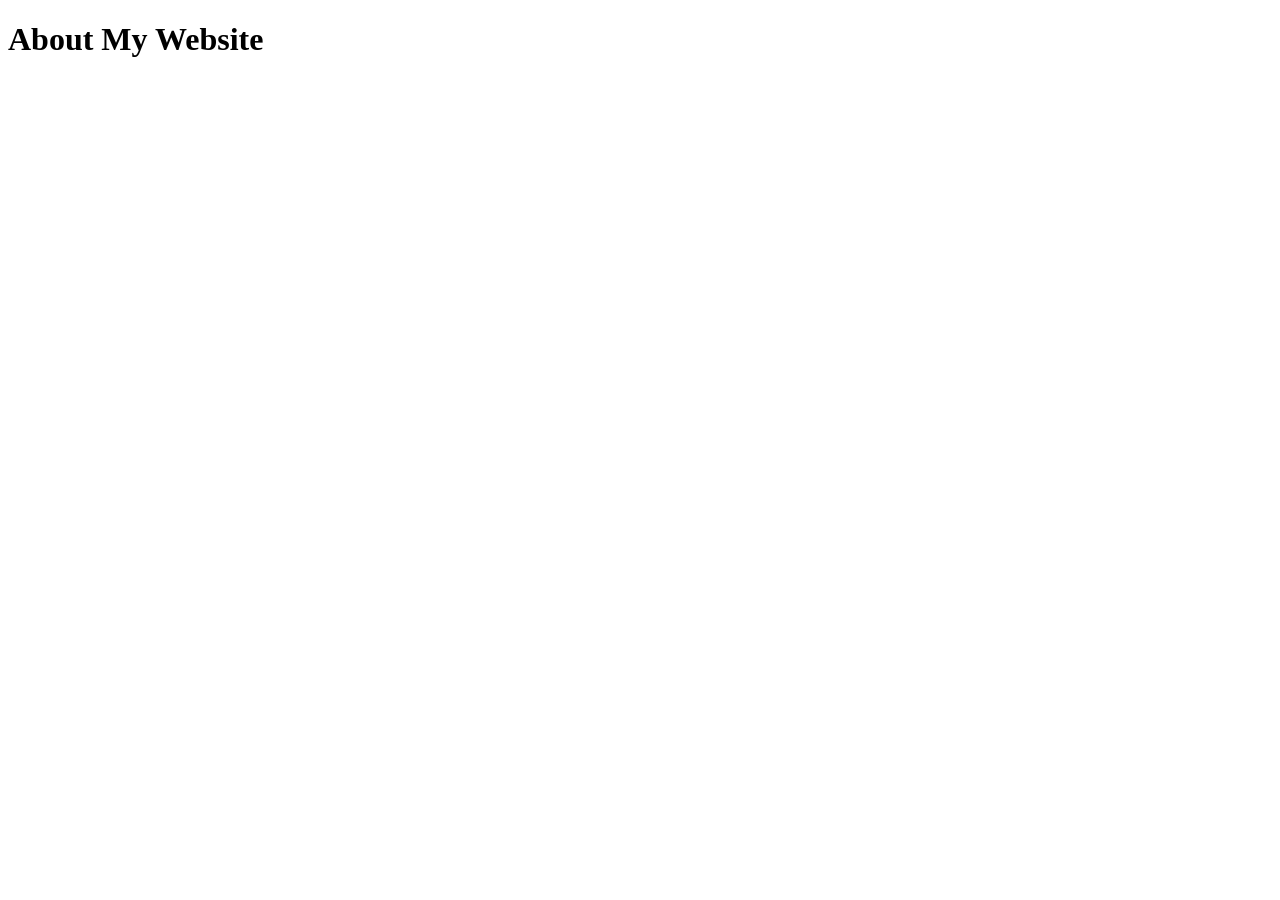
==== pages/about.html @ aef85b63 "project files setup" ====
<!DOCTYPE html>
<html lang="en">
<head>
    <meta charset="UTF-8">
    <meta name="viewport" content="width=device-width, initial-scale=1.0">
    <title>About My Website</title>
    <link rel="stylesheet" href="./styles.css">
    <script src="./app.js" defer></script>
</head>
<body>
    <h1>About My Website</h1>
    
</body>
</html>
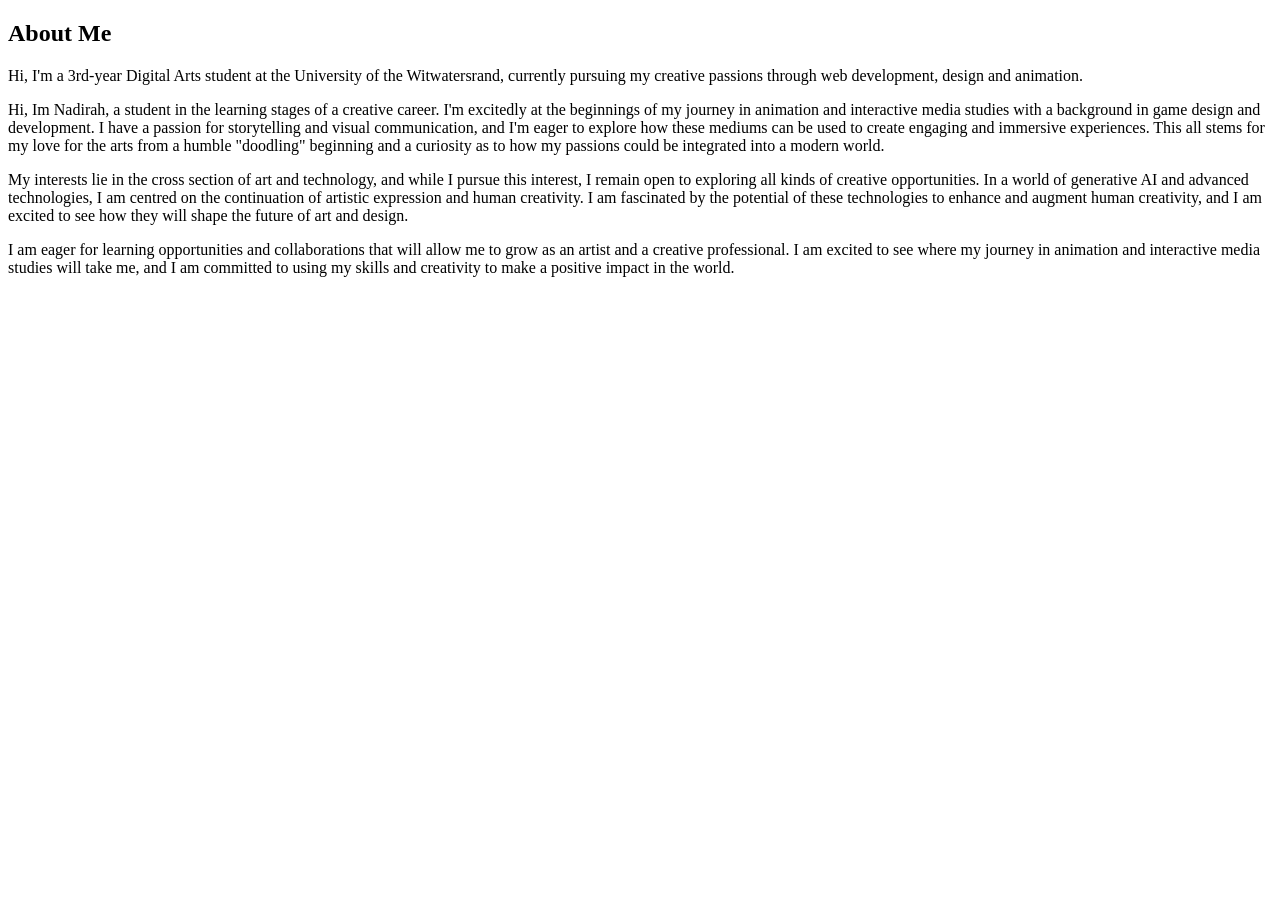
==== commit 0353f9f3: "about.html begin" ====
--- a/pages/about.html
+++ b/pages/about.html
@@ -4,11 +4,37 @@
     <meta charset="UTF-8">
     <meta name="viewport" content="width=device-width, initial-scale=1.0">
     <title>About My Website</title>
-    <link rel="stylesheet" href="./styles.css">
-    <script src="./app.js" defer></script>
+    <link rel="stylesheet" href="../css/style.css">
+    <script src="../app.js" defer></script>
+    
 </head>
 <body>
-    <h1>About My Website</h1>
+    <!--HEADER-->
+    <section class="header">
+        <div class="container">
+            <h1 class="about-title">About Me</h1>
+            <p class="about-description">
+                Hi, I'm a 3rd-year Digital Arts student at the University of the Witwatersrand, currently pursuing my creative passions through web development, design and animation.
+            </p>
+        </div>
+    </section>
+
+    <!--BIO-->
+    <section class="about-bio">
+        <div class="container-sm">
+            <p>
+             Hi, Im Nadirah, a student in the learning stages of a creative career. I'm excitedly at the beginnings of my journey in animation and interactive media studies with a background in game design and development. I have a passion for storytelling and visual communication, and I'm eager to explore how these mediums can be used to create engaging and immersive experiences. This all stems for my love for the arts from a humble "doodling" beginning and a curiosity as to how my passions could be integrated into a modern world.
+            </p>
+ 
+            <p>
+              My interests lie in the cross section of art and technology, and while I pursue this interest, I remain open to exploring all kinds of creative opportunities. In a world of generative AI and advanced technologies, I am centred on the continuation of artistic expression and human creativity. I am fascinated by the potential of these technologies to enhance and augment human creativity, and I am excited to see how they will shape the future of art and design.
+            </p>
+ 
+            <p>
+             I am eager for learning opportunities and collaborations that will allow me to grow as an artist and a creative professional. I am excited to see where my journey in animation and interactive media studies will take me, and I am committed to using my skills and creativity to make a positive impact in the world.
+            </p>
+
+
     
 </body>
 </html>
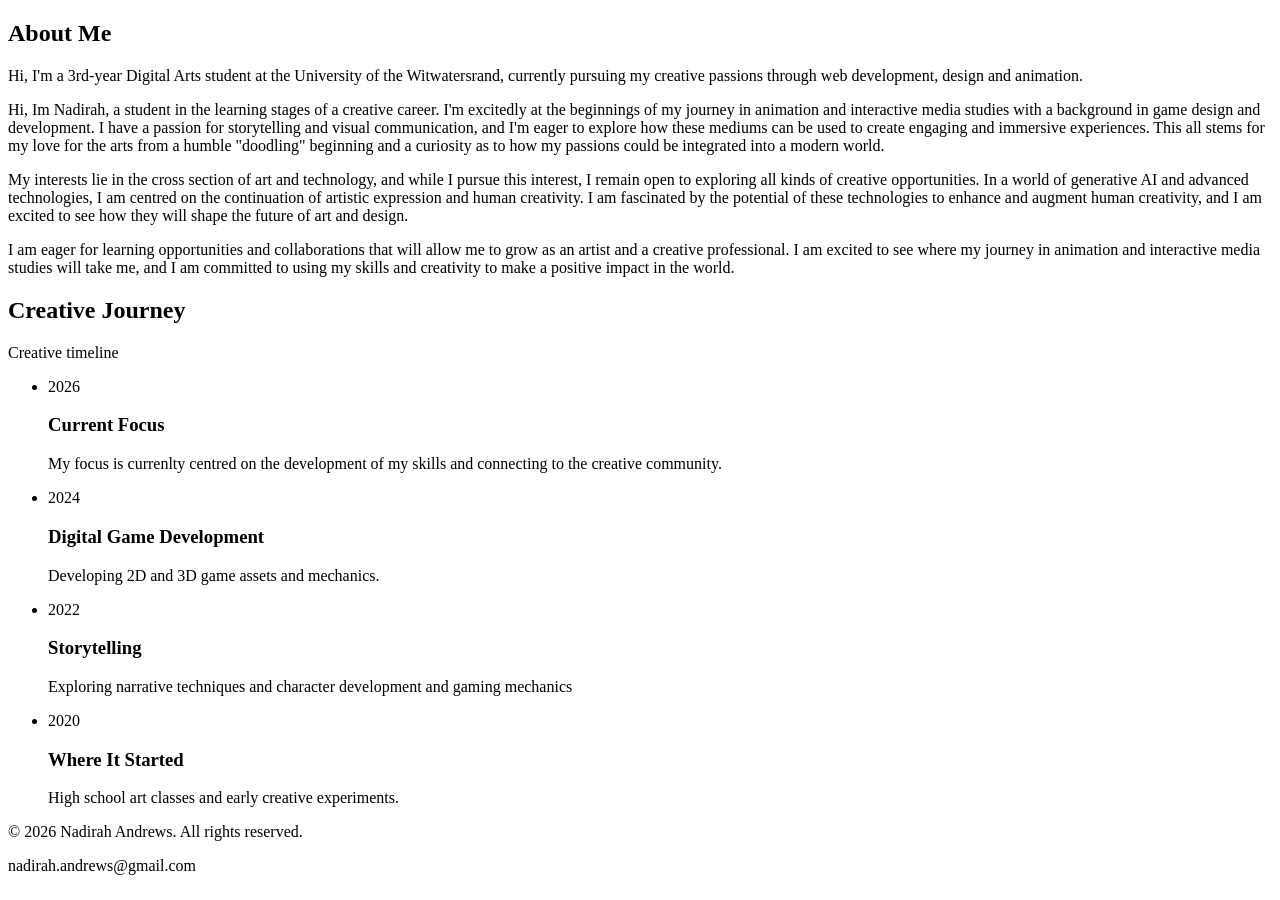
==== commit db21d52e: "about.html completed creative timeline content filled" ====
--- a/pages/about.html
+++ b/pages/about.html
@@ -31,10 +31,53 @@
             </p>
  
             <p>
-             I am eager for learning opportunities and collaborations that will allow me to grow as an artist and a creative professional. I am excited to see where my journey in animation and interactive media studies will take me, and I am committed to using my skills and creativity to make a positive impact in the world.
+             I am eager for learning opportunities and collaborations that will allow me to grow as an artist and a creative professional. I am excited to see where my journey in animation and interactive media studies will take me, and I am committed to using my skills and creativity to make a positive impact in the world. 
             </p>
+        </div>
+    </section>
 
+    <!--CREATIVE TIMELINE-->
+    <section class="creative-timeline">
+        <div class="container-sm">
+            <h2>Creative Journey</h2>
+            <p class="section-label">Creative timeline</p>
+ 
+            <ul class="timeline-list">
+ 
+                <li class="timeline-item">
+                    <p class="timeline-year">2026</p>
+                    <h3>Current Focus</h3>
+                    <p>My focus is currenlty centred on the development of my skills and connecting to the creative community.</p>
+                </li>
 
-    
+                <li class="timeline-item">
+                    <p class="timeline-year">2024</p>
+                    <h3>Digital Game Development</h3>
+                    <p>Developing 2D and 3D game assets and mechanics.</p>
+                </li>
+ 
+                <li class="timeline-item">
+                    <p class="timeline-year">2022</p>
+                    <h3>Storytelling</h3>
+                    <p>Exploring narrative techniques and character development and gaming mechanics</p>
+                </li>
+ 
+                <li class="timeline-item">
+                    <p class="timeline-year">2020</p>
+                    <h3>Where It Started</h3>
+                    <p>High school art classes and early creative experiments.</p>
+                </li>
+ 
+            </ul>
+        </div>
+    </section>
+
+    <!--FOOTER-->
+    <footer class="footer">
+        <div class="container">
+            <p>&copy; 2026 Nadirah Andrews. All rights reserved.</p>
+            <p> nadirah.andrews@gmail.com</p>
+        </div>
+    </footer>
 </body>
 </html>
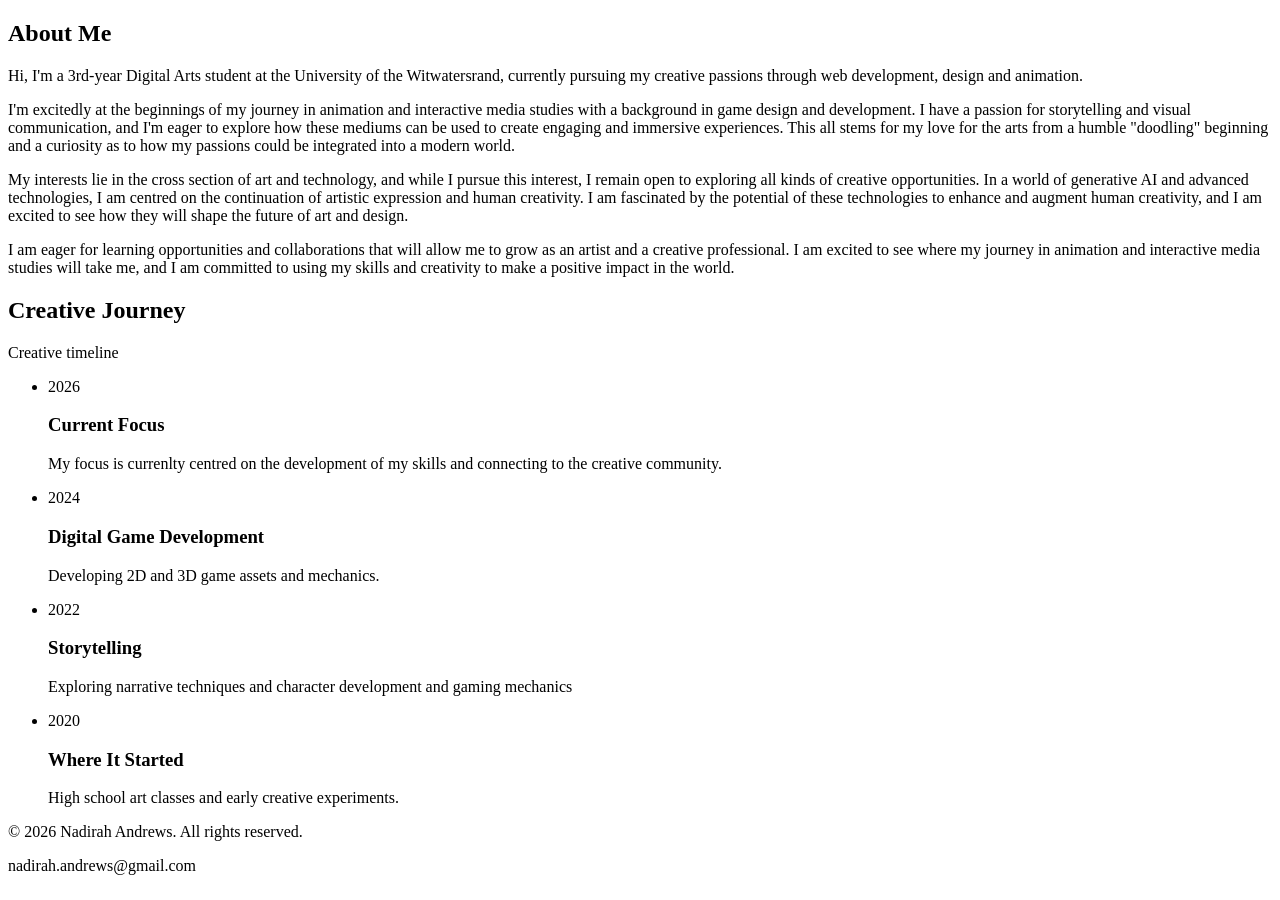
==== commit 548f98f2: "contact.html roughly done" ====
--- a/pages/about.html
+++ b/pages/about.html
@@ -3,7 +3,7 @@
 <head>
     <meta charset="UTF-8">
     <meta name="viewport" content="width=device-width, initial-scale=1.0">
-    <title>About My Website</title>
+    <title>About Me</title>
     <link rel="stylesheet" href="../css/style.css">
     <script src="../app.js" defer></script>
     
@@ -23,7 +23,7 @@
     <section class="about-bio">
         <div class="container-sm">
             <p>
-             Hi, Im Nadirah, a student in the learning stages of a creative career. I'm excitedly at the beginnings of my journey in animation and interactive media studies with a background in game design and development. I have a passion for storytelling and visual communication, and I'm eager to explore how these mediums can be used to create engaging and immersive experiences. This all stems for my love for the arts from a humble "doodling" beginning and a curiosity as to how my passions could be integrated into a modern world.
+             I'm excitedly at the beginnings of my journey in animation and interactive media studies with a background in game design and development. I have a passion for storytelling and visual communication, and I'm eager to explore how these mediums can be used to create engaging and immersive experiences. This all stems for my love for the arts from a humble "doodling" beginning and a curiosity as to how my passions could be integrated into a modern world.
             </p>
  
             <p>
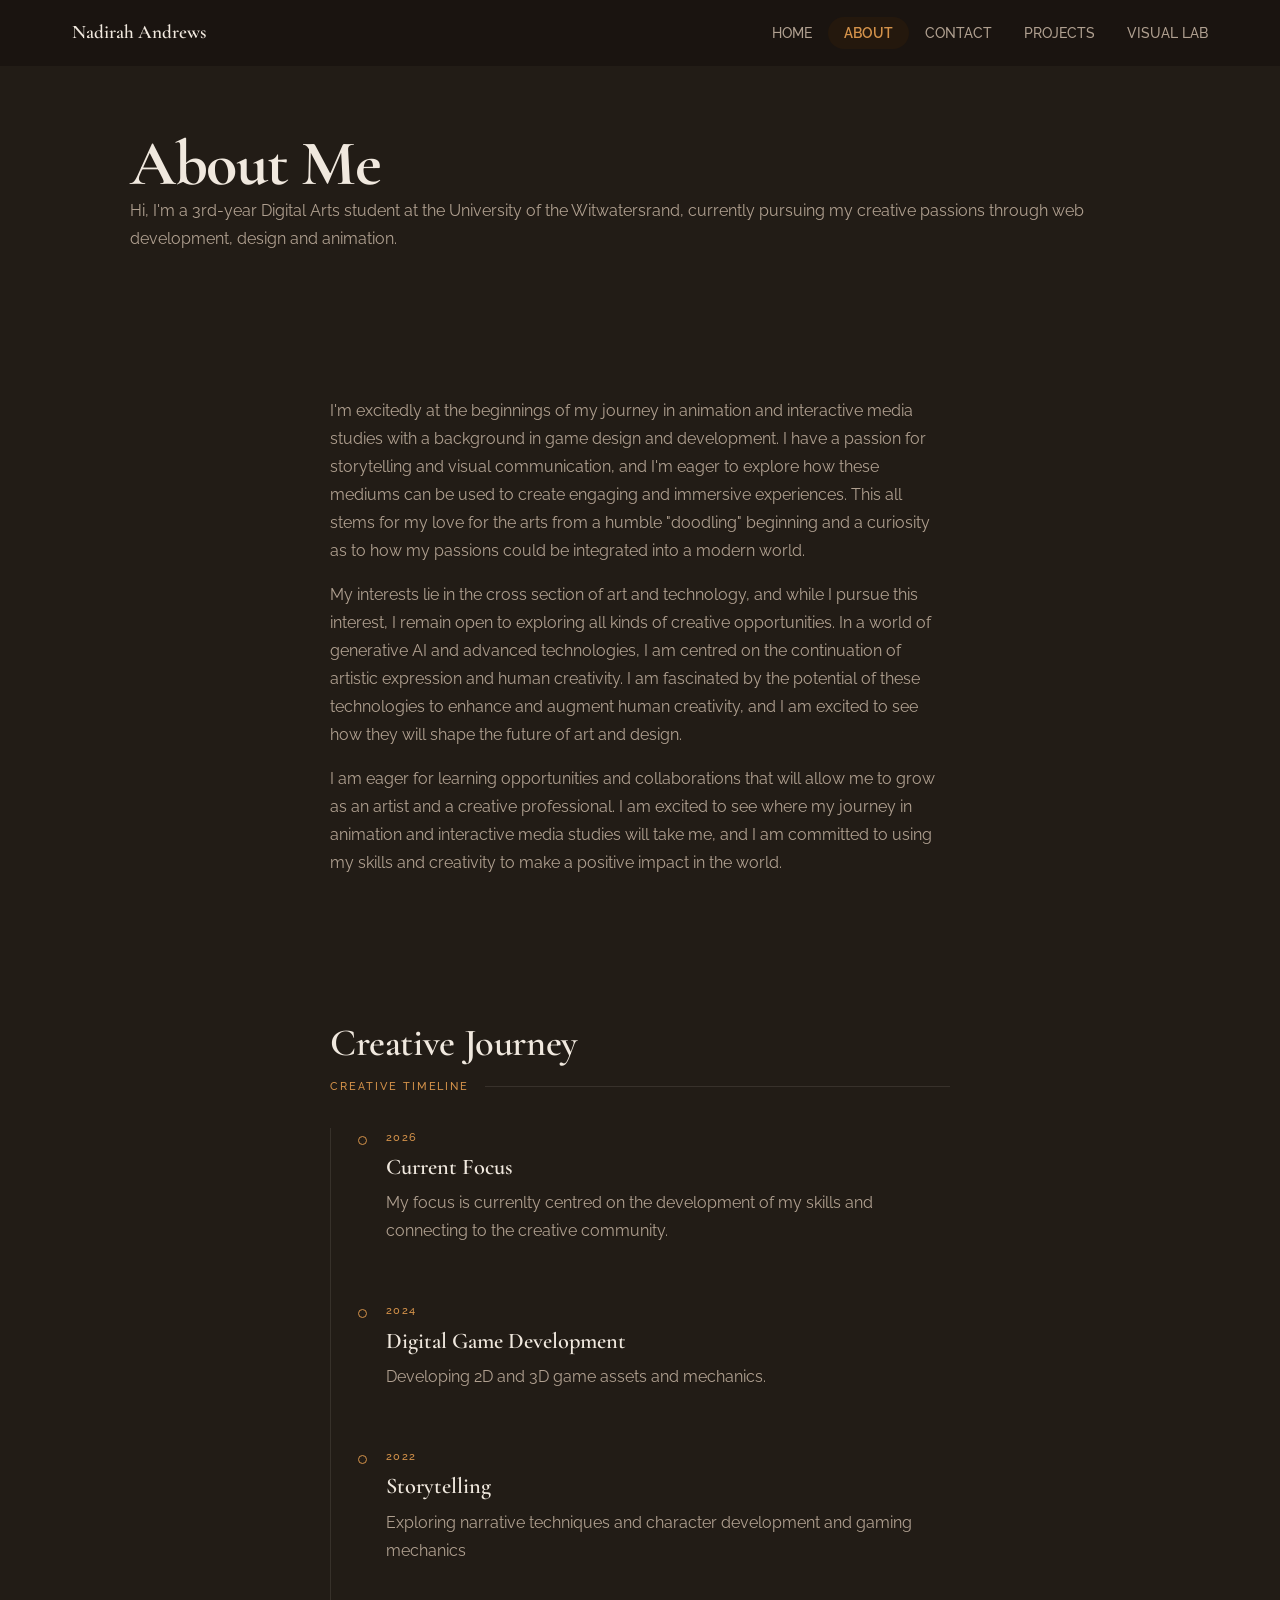
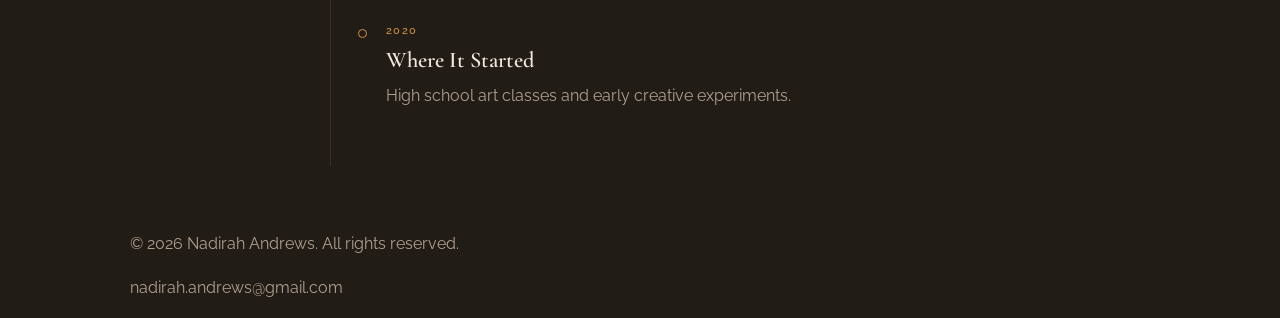
==== commit 2a39685b: "nav bar complete" ====
--- a/pages/about.html
+++ b/pages/about.html
@@ -9,6 +9,7 @@
     
 </head>
 <body>
+    <div id="main-nav-container"></div>
     <!--HEADER-->
     <section class="header">
         <div class="container">
--- a/css/style.css
+++ b/css/style.css
@@ -0,0 +1,608 @@
+/* =============================================
+   css/style.css — Global design tokens & shared styles
+   Breakpoints:
+     Desktop  : 1100px+   (default — desktop-first)
+     Tablet   : 768–1099px
+     Mobile   : below 768px
+     Sm mobile: below 480px
+   ============================================= */
+ 
+@import url('https://fonts.googleapis.com/css2?family=Cormorant+Garamond:ital,wght@0,300;0,400;0,600;0,700;1,300;1,400;1,600&family=Raleway:wght@300;400;500;600&display=swap');
+ 
+/* ── DESIGN TOKENS ──────────────────────────────── */
+:root {
+  /* Primary — dark warm base */
+  --bg-deep:      #1a1410;
+  --bg-base:      #221c16;
+  --bg-surface:   #2e261e;
+  --bg-subtle:    #3a3028;
+ 
+  /* Brand */
+  --brand-warm:   #c4783a;
+  --brand-muted:  #8c5a2e;
+ 
+  /* Accent */
+  --accent:       #d4924a;
+  --accent-glow:  rgba(212, 146, 74, 0.18);
+ 
+  /* Text */
+  --text-primary:   #f0e8de;
+  --text-secondary: #b0a090;
+  --text-muted:     #6e6058;
+ 
+  /* Borders */
+  --border:       rgba(240, 232, 222, 0.1);
+  --border-hover: rgba(240, 232, 222, 0.25);
+ 
+  /* Typography */
+  --serif: 'Cormorant Garamond', Georgia, serif;
+  --sans:  'Raleway', Arial, sans-serif;
+ 
+  /* Spacing */
+  --space-xs: 0.5rem;
+  --space-sm: 1rem;
+  --space-md: 2rem;
+  --space-lg: 4rem;
+  --space-xl: 7rem;
+}
+ 
+/* ── RESET ──────────────────────────────────────── */
+*, *::before, *::after { box-sizing: border-box; margin: 0; padding: 0; }
+ 
+html { scroll-behavior: smooth; font-size: 16px; }
+ 
+body {
+  font-family: var(--sans);
+  font-size: 1rem;
+  font-weight: 400;
+  line-height: 1.75;
+  color: var(--text-primary);
+  background-color: var(--bg-base);
+  -webkit-font-smoothing: antialiased;
+}
+ 
+img, video { max-width: 100%; display: block; }
+a { color: inherit; text-decoration: none; }
+ 
+/* ── TYPE HIERARCHY ─────────────────────────────── */
+ 
+h1 {
+  font-family: var(--serif);
+  font-size: clamp(2.4rem, 5vw, 5.5rem);
+  font-weight: 700;
+  line-height: 1.05;
+  letter-spacing: -0.02em;
+  color: var(--text-primary);
+}
+ 
+h2 {
+  font-family: var(--serif);
+  font-size: clamp(1.5rem, 3vw, 2.8rem);
+  font-weight: 600;
+  line-height: 1.15;
+  letter-spacing: -0.01em;
+  color: var(--text-primary);
+  margin-bottom: 0.75rem;
+}
+ 
+h3 {
+  font-family: var(--serif);
+  font-size: clamp(1rem, 1.8vw, 1.4rem);
+  font-weight: 600;
+  line-height: 1.3;
+  color: var(--text-primary);
+  margin-bottom: 0.5rem;
+}
+ 
+p {
+  font-family: var(--sans);
+  font-size: 1rem;
+  line-height: 1.75;
+  color: var(--text-secondary);
+  margin-bottom: 1rem;
+}
+ 
+/* ── LAYOUT ─────────────────────────────────────── */
+ 
+.container    { max-width: 1100px; margin: 0 auto; padding: 0 2.5rem; }
+.container-sm { max-width: 700px;  margin: 0 auto; padding: 0 2.5rem; }
+ 
+section { padding: var(--space-lg) 0; }
+ 
+/* Fixed nav offset */
+.page-top { padding-top: 80px; }
+ 
+/* ── SECTION LABEL ──────────────────────────────── */
+.section-label {
+  font-family: var(--sans);
+  font-size: 0.68rem;
+  font-weight: 500;
+  letter-spacing: 0.18em;
+  text-transform: uppercase;
+  color: var(--accent);
+  margin-bottom: 2rem;
+  display: flex;
+  align-items: center;
+  gap: 1rem;
+}
+.section-label::after {
+  content: '';
+  flex: 1;
+  height: 1px;
+  background: var(--border);
+}
+ 
+/* ── NAVIGATION ─────────────────────────────────── */
+
+/* ── TRANSPARENT NAVBAR STYLES ─────────────────── */
+/* Default/Transparent state (overlaying hero) */
+#main-nav-container.transparent {
+  position: absolute;
+  top: 0;
+  left: 0;
+  right: 0;
+  background: transparent;
+  box-shadow: none;
+  border-bottom: 1px solid rgba(240, 232, 222, 0.15);
+}
+
+#main-nav-container.transparent .nav-logo,
+#main-nav-container.transparent .nav-links a {
+  color: rgba(240, 232, 222, 0.9);
+  text-shadow: 0 1px 2px rgba(0,0,0,0.1);
+}
+
+#main-nav-container.transparent .nav-links a:hover {
+  color: var(--accent);
+}
+
+#main-nav-container.transparent .nav-links li.active a {
+  background: rgba(212, 146, 74, 0.2);
+  color: var(--accent);
+}
+
+#main-nav-container.transparent .nav-toggle {
+  background: rgba(26, 20, 16, 0.3);
+  backdrop-filter: blur(8px);
+  border-color: rgba(240, 232, 222, 0.2);
+  color: rgba(240, 232, 222, 0.9);
+}
+
+/* Solid state (scrolled or on other pages) */
+#main-nav-container.solid {
+  position: fixed;
+  top: 0;
+  left: 0;
+  right: 0;
+  background: var(--bg-deep);
+  box-shadow: 0 2px 10px rgba(0,0,0,0.3);
+  border-bottom: 1px solid var(--border);
+}
+
+#main-nav-container.solid .nav-logo,
+#main-nav-container.solid .nav-links a {
+  color: var(--text-secondary);
+  text-shadow: none;
+}
+
+#main-nav-container.solid .nav-links li.active a {
+  background: rgba(212, 146, 74, 0.15);
+  color: var(--accent);
+}
+
+#main-nav-container.solid .nav-toggle {
+  background: transparent;
+  backdrop-filter: none;
+  border-color: var(--border);
+  color: var(--text-primary);
+}
+
+/* Ensure hero section has no top margin/padding for overlay */
+.hero {
+  margin-top: 0;
+  padding-top: 80px; /* Adjust based on your hero content */
+  position: relative;
+}
+
+/* Add padding to body for solid nav on non-home pages */
+body:not(.home) #main-nav-container.solid + * {
+  padding-top: 0;
+}
+
+/* Make sure content doesn't hide under fixed nav on scroll */
+#main-nav-container.solid {
+  z-index: 1000;
+}
+
+/* Smooth transition between states */
+#main-nav-container {
+  transition: all 0.3s ease;
+}
+
+#main-nav-container .nav-logo,
+#main-nav-container .nav-links a,
+#main-nav-container .nav-toggle {
+  transition: all 0.3s ease;
+}
+ 
+#main-nav-container {
+  position: relative;
+  width: 100%;
+  background: var(--bg-deep);
+  z-index: 1000;
+  border-bottom: 1px transparent var(--border);
+}
+
+/* Sticky state */
+#main-nav-container.sticky {
+  position: fixed;
+  top: 0;
+  left: 0;
+  right: 0;
+  background: var(--bg-deep);
+  box-shadow: 0 2px 10px rgba(140, 81, 30, 0.67);
+}
+
+/* Main nav */
+#main-nav {
+  background: transparent;
+  max-width: 1200px;
+  margin: 0 auto;
+  padding: 1rem 2rem;
+  display: flex;
+  justify-content: space-between;
+  align-items: center;
+}
+
+/* Logo styling */
+.nav-logo {
+  font-family: var(--serif);
+  font-size: 1.2rem;
+  font-weight: 600;
+  color: var(--text-primary);
+  text-decoration: none;
+  transition: color 0.2s ease;
+}
+
+.nav-logo:hover {
+  color: var(--accent);
+}
+
+/* Navigation links */
+.nav-links {
+  display: flex;
+  list-style: none;
+  gap: 2rem;
+  margin: 0;
+  padding: 0;
+  align-items: center;
+}
+
+.nav-links li {
+  margin: 0;
+}
+
+.nav-links a {
+  font-family: var(--sans);
+  font-size: 0.85rem;
+  font-weight: 500;
+  text-transform: uppercase;
+  color: var(--text-secondary);
+  text-decoration: none;
+  padding: 0.5rem 0;
+  transition: all 0.2s ease;
+  white-space: nowrap;
+}
+
+.nav-links a:hover {
+  color: var(--accent);
+}
+
+/* Active link styling - transparent rounded box */
+.nav-links li.active a {
+  color: var(--accent);
+  font-weight: 600;
+  background: rgba(48, 30, 9, 0.46);
+  padding: 0.5rem 1rem;
+  border-radius: 25px;
+  margin: -0.5rem -1rem;
+}
+
+/* Mobile toggle button */
+.nav-toggle {
+  display: none;
+  background: transparent;
+  border: 1px solid var(--border);
+  color: var(--text-primary);
+  font-size: 1rem;
+  cursor: pointer;
+  padding: 0.5rem 1rem;
+  font-family: var(--sans);
+  border-radius: 6px;
+  transition: all 0.2s ease;
+}
+
+.nav-toggle:hover {
+  border-color: var(--accent);
+  color: var(--accent);
+}
+
+/* ── MOBILE RESPONSIVE ─────────────────────────── */
+@media (max-width: 768px) {
+  #main-nav {
+    padding: 0.75rem 1.5rem;
+    flex-wrap: wrap;
+  }
+
+  .nav-toggle {
+    display: block;
+  }
+
+  .nav-links {
+    display: none;
+    width: 100%;
+    flex-direction: column;
+    gap: 0;
+    margin-top: 1rem;
+    padding-top: 1rem;
+    border-top: 1px solid var(--border);
+  }
+
+  .nav-links.show {
+    display: flex;
+  }
+
+  .nav-links li {
+    text-align: center;
+    width: 100%;
+  }
+
+  .nav-links a {
+    display: block;
+    padding: 0.75rem 0;
+  }
+  
+  .nav-links li.active a {
+    padding: 0.75rem 1rem;
+    margin: 0;
+    display: inline-block;
+    width: auto;
+  }
+}
+
+/* Small mobile devices */
+@media (max-width: 480px) {
+  #main-nav {
+    padding: 0.75rem 1rem;
+  }
+
+  .nav-logo {
+    font-size: 1rem;
+  }
+
+  .nav-toggle {
+    font-size: 0.9rem;
+    padding: 0.4rem 0.8rem;
+  }
+}
+
+ 
+/* ── BUTTONS ────────────────────────────────────── */
+ 
+.btn {
+  display: inline-block;
+  font-family: var(--sans);
+  font-size: 0.78rem;
+  font-weight: 500;
+  letter-spacing: 0.1em;
+  text-transform: uppercase;
+  padding: 0.7rem 1.6rem;
+  border: 1px solid transparent;
+  cursor: pointer;
+  transition: background 0.25s, color 0.25s, border-color 0.25s, box-shadow 0.25s;
+}
+ 
+.btn-primary {
+  background: var(--brand-warm);
+  color: var(--bg-deep);
+  border-color: var(--brand-warm);
+}
+.btn-primary:hover {
+  background: var(--accent);
+  border-color: var(--accent);
+  box-shadow: 0 0 18px var(--accent-glow);
+}
+ 
+.btn-outline {
+  background: transparent;
+  color: var(--text-primary);
+  border-color: var(--border-hover);
+}
+.btn-outline:hover {
+  border-color: var(--accent);
+  color: var(--accent);
+  box-shadow: 0 0 14px var(--accent-glow);
+}
+ 
+/* ── TIMELINE ───────────────────────────────────── */
+ 
+.timeline-list {
+  list-style: none;
+  position: relative;
+  padding-left: 2rem;
+}
+.timeline-list::before {
+  content: '';
+  position: absolute;
+  left: 0; top: 0; bottom: 0;
+  width: 1px;
+  background: var(--border);
+}
+.timeline-item {
+  position: relative;
+  padding: 0 0 2.5rem 1.5rem;
+}
+.timeline-item::before {
+  content: '';
+  position: absolute;
+  left: -4px; top: 8px;
+  width: 9px; height: 9px;
+  border-radius: 50%;
+  background: var(--bg-base);
+  border: 1px solid var(--accent);
+}
+.timeline-year {
+  font-family: var(--sans);
+  font-size: 0.7rem;
+  font-weight: 500;
+  letter-spacing: 0.12em;
+  text-transform: uppercase;
+  color: var(--accent);
+  margin-bottom: 0.3rem;
+}
+ 
+/* ── CONTACT ────────────────────────────────────── */
+ 
+.contact-row {
+  display: flex;
+  align-items: baseline;
+  gap: 1.5rem;
+  padding: 1.1rem 0;
+  border-bottom: 1px solid var(--border);
+}
+.contact-row:first-child { border-top: 1px solid var(--border); }
+ 
+.contact-key {
+  font-family: var(--sans);
+  font-size: 0.7rem;
+  font-weight: 500;
+  letter-spacing: 0.12em;
+  text-transform: uppercase;
+  color: var(--text-muted);
+  min-width: 100px;
+  flex-shrink: 0;
+}
+.contact-val {
+  font-family: var(--sans);
+  font-size: 1rem;
+  color: var(--text-primary);
+  word-break: break-word;
+}
+.contact-val a { transition: color 0.2s; }
+.contact-val a:hover { color: var(--accent); }
+ 
+/* ── FOOTER ─────────────────────────────────────── */
+ 
+.home-footer {
+  border-top: 1px solid var(--border);
+  padding: 1.8rem 2.5rem;
+  display: flex;
+  align-items: flex-start;
+  justify-content: space-between;
+  flex-wrap: wrap;
+  gap: 1.5rem;
+  background: var(--bg-deep);
+}
+ 
+.footer-left {
+  display: flex;
+  flex-direction: column;
+  gap: 0.4rem;
+}
+.footer-left p,
+.footer-left a {
+  font-family: var(--sans);
+  font-size: 0.72rem;
+  font-weight: 400;
+  letter-spacing: 0.06em;
+  color: var(--text-muted);
+  margin: 0;
+  transition: color 0.2s;
+}
+.footer-left a:hover { color: var(--accent); }
+.footer-copy { margin-top: 0.5rem !important; }
+ 
+.footer-right {
+  display: flex;
+  flex-direction: column;
+  align-items: flex-end;
+  gap: 0.4rem;
+}
+.footer-right a {
+  font-family: var(--sans);
+  font-size: 0.72rem;
+  font-weight: 400;
+  letter-spacing: 0.08em;
+  text-transform: uppercase;
+  color: var(--text-muted);
+  transition: color 0.2s;
+}
+.footer-right a:hover { color: var(--accent); }
+ 
+ 
+/* ══════════════════════════════════════════════════
+   RESPONSIVE — TABLET  (768px – 1099px)
+   ══════════════════════════════════════════════════ */
+@media (max-width: 1099px) {
+ 
+  .container    { padding: 0 2rem; }
+  .container-sm { padding: 0 2rem; }
+ 
+  nav { padding: 1.2rem 2rem; }
+ 
+  .nav-links { gap: 1.8rem; }
+ 
+  .nav-links a { font-size: 0.72rem; }
+}
+ 
+ 
+/* ══════════════════════════════════════════════════
+   RESPONSIVE — MOBILE  (below 768px)
+   ══════════════════════════════════════════════════ */
+@media (max-width: 767px) {
+ 
+  /* Nav: collapse to hamburger */
+  .nav-links {
+    display: none;
+    flex-direction: column;
+    position: fixed;
+    top: 0; left: 0; right: 0; bottom: 0;
+    background: var(--bg-deep);
+    padding: 5rem 2.5rem 2.5rem;
+    gap: 2rem;
+    z-index: 150;
+    overflow-y: auto;
+  }
+  .nav-links.open  { display: flex; }
+  .nav-links a     { font-size: 1.1rem; letter-spacing: 0.06em; }
+  .nav-toggle      { display: block; z-index: 300; }
+ 
+  .container    { padding: 0 1.5rem; }
+  .container-sm { padding: 0 1.5rem; }
+ 
+  nav { padding: 1.1rem 1.5rem; }
+ 
+  section { padding: 3rem 0; }
+ 
+  /* Contact rows stack on very narrow screens */
+  .contact-row { flex-direction: column; gap: 0.3rem; }
+  .contact-key { min-width: unset; }
+ 
+  /* Footer stacks */
+  .home-footer        { flex-direction: column; padding: 1.5rem; }
+  .footer-right       { align-items: flex-start; }
+}
+ 
+ 
+/* ══════════════════════════════════════════════════
+   RESPONSIVE — SMALL MOBILE  (below 480px)
+   ══════════════════════════════════════════════════ */
+@media (max-width: 479px) {
+ 
+  html { font-size: 15px; } /* slight scale-down, stays above 16px equivalent */
+ 
+  .nav-logo { font-size: 1rem; }
+ 
+  section { padding: 2.5rem 0; }
+}
+ 
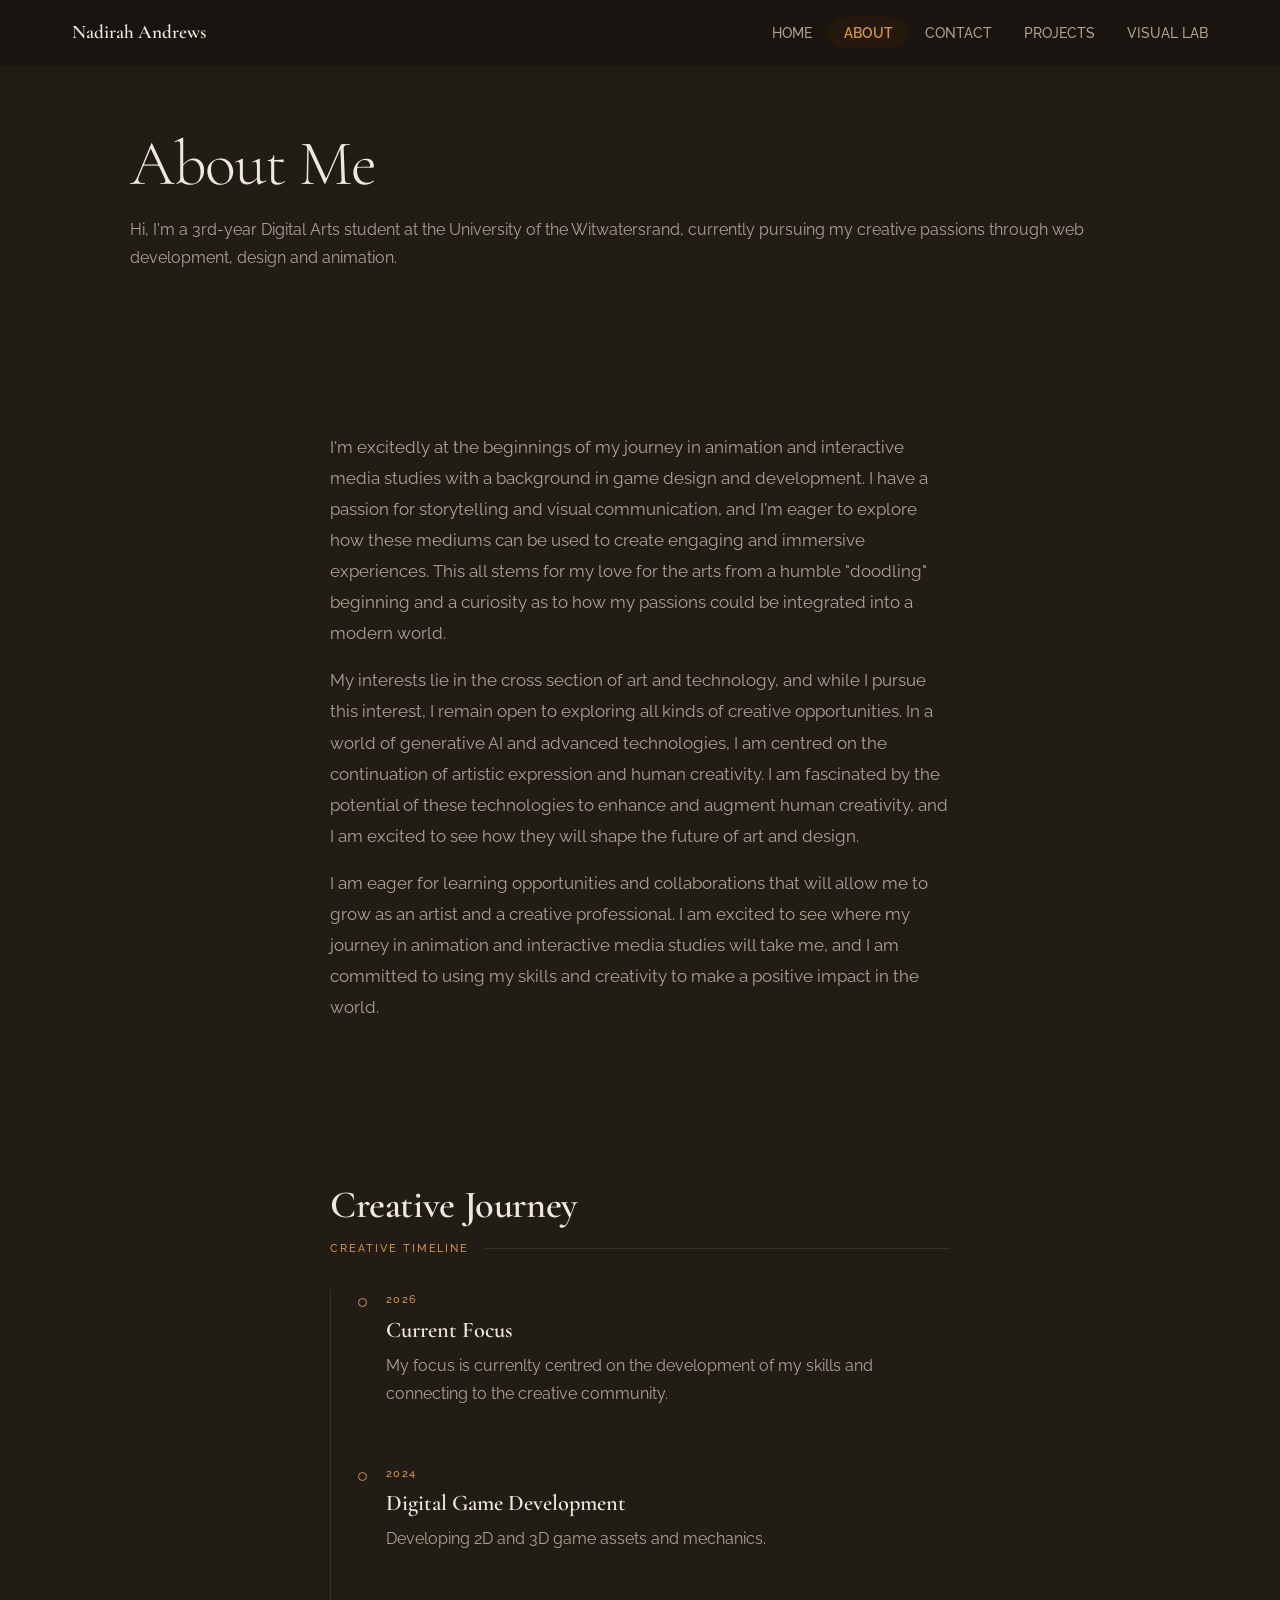
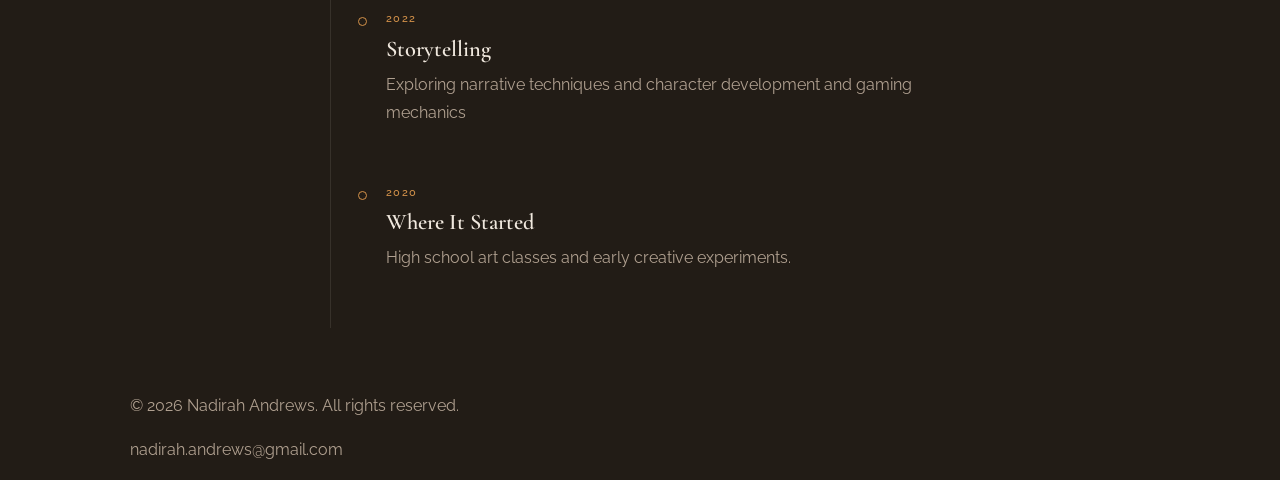
==== commit 64e455ee: "traditional.html contextualised" ====
--- a/pages/about.html
+++ b/pages/about.html
@@ -5,6 +5,7 @@
     <meta name="viewport" content="width=device-width, initial-scale=1.0">
     <title>About Me</title>
     <link rel="stylesheet" href="../css/style.css">
+    <link rel="stylesheet" href="../css/pages.css">
     <script src="../app.js" defer></script>
     
 </head>
--- a/css/style.css
+++ b/css/style.css
@@ -133,97 +133,6 @@
 }
  
 /* ── NAVIGATION ─────────────────────────────────── */
-
-/* ── TRANSPARENT NAVBAR STYLES ─────────────────── */
-/* Default/Transparent state (overlaying hero) */
-#main-nav-container.transparent {
-  position: absolute;
-  top: 0;
-  left: 0;
-  right: 0;
-  background: transparent;
-  box-shadow: none;
-  border-bottom: 1px solid rgba(240, 232, 222, 0.15);
-}
-
-#main-nav-container.transparent .nav-logo,
-#main-nav-container.transparent .nav-links a {
-  color: rgba(240, 232, 222, 0.9);
-  text-shadow: 0 1px 2px rgba(0,0,0,0.1);
-}
-
-#main-nav-container.transparent .nav-links a:hover {
-  color: var(--accent);
-}
-
-#main-nav-container.transparent .nav-links li.active a {
-  background: rgba(212, 146, 74, 0.2);
-  color: var(--accent);
-}
-
-#main-nav-container.transparent .nav-toggle {
-  background: rgba(26, 20, 16, 0.3);
-  backdrop-filter: blur(8px);
-  border-color: rgba(240, 232, 222, 0.2);
-  color: rgba(240, 232, 222, 0.9);
-}
-
-/* Solid state (scrolled or on other pages) */
-#main-nav-container.solid {
-  position: fixed;
-  top: 0;
-  left: 0;
-  right: 0;
-  background: var(--bg-deep);
-  box-shadow: 0 2px 10px rgba(0,0,0,0.3);
-  border-bottom: 1px solid var(--border);
-}
-
-#main-nav-container.solid .nav-logo,
-#main-nav-container.solid .nav-links a {
-  color: var(--text-secondary);
-  text-shadow: none;
-}
-
-#main-nav-container.solid .nav-links li.active a {
-  background: rgba(212, 146, 74, 0.15);
-  color: var(--accent);
-}
-
-#main-nav-container.solid .nav-toggle {
-  background: transparent;
-  backdrop-filter: none;
-  border-color: var(--border);
-  color: var(--text-primary);
-}
-
-/* Ensure hero section has no top margin/padding for overlay */
-.hero {
-  margin-top: 0;
-  padding-top: 80px; /* Adjust based on your hero content */
-  position: relative;
-}
-
-/* Add padding to body for solid nav on non-home pages */
-body:not(.home) #main-nav-container.solid + * {
-  padding-top: 0;
-}
-
-/* Make sure content doesn't hide under fixed nav on scroll */
-#main-nav-container.solid {
-  z-index: 1000;
-}
-
-/* Smooth transition between states */
-#main-nav-container {
-  transition: all 0.3s ease;
-}
-
-#main-nav-container .nav-logo,
-#main-nav-container .nav-links a,
-#main-nav-container .nav-toggle {
-  transition: all 0.3s ease;
-}
  
 #main-nav-container {
   position: relative;
--- a/css/pages.css
+++ b/css/pages.css
@@ -0,0 +1,1024 @@
+/* =============================================
+   css/pages.css — Inner page styles
+   Visual Lab, Projects, Project Works, About, Contact
+   Breakpoints:
+     Desktop  : 1100px+   (default)
+     Tablet   : 768–1099px
+     Mobile   : below 768px
+     Sm mobile: below 480px
+   ============================================= */
+ 
+ 
+/*ABOUT PAGE*/
+ 
+.about-page-header {
+  padding: 7rem 0 3.5rem;
+  border-bottom: 1px solid var(--border);
+}
+ 
+.about-title {
+  font-size: clamp(2.4rem, 5vw, 5rem);
+  font-weight: 300;
+  margin-bottom: 1.2rem;
+}
+ 
+.about-header-intro {
+  max-width: 560px;
+  font-size: 1.05rem;
+  color: var(--text-secondary);
+  line-height: 1.75;
+  margin: 0;
+}
+ 
+.about-bio {
+  padding: 5rem 0;
+}
+ 
+.about-bio p {
+  font-size: 1.05rem;
+  line-height: 1.85;
+}
+ 
+.about-timeline {
+  padding: 4rem 0 5rem;
+  border-top: 1px solid var(--border);
+}
+ 
+ 
+/* CONTACT PAGE */
+ 
+.contact-page-header {
+  padding: 7rem 0 3.5rem;
+  border-bottom: 1px solid var(--border);
+}
+ 
+.contact-title {
+  font-size: clamp(2.4rem, 5vw, 5rem);
+  font-weight: 300;
+  margin-bottom: 1.2rem;
+}
+ 
+.contact-header-intro {
+  max-width: 540px;
+  font-size: 1.05rem;
+  color: var(--text-secondary);
+  line-height: 1.75;
+  margin: 0;
+}
+ 
+.contact-section { padding: 5rem 0; }
+ 
+.contact-details { margin-top: 2.5rem; }
+ 
+ 
+/* VISUAL LAB PAGE */
+
+/* Header Section */
+.vl-header {
+    padding: 4rem 0 2rem;
+    text-align: center;
+    background: var(--bg-base);
+}
+
+.vl-title {
+    font-family: var(--serif);
+    font-size: clamp(2.5rem, 6vw, 4rem);
+    font-weight: 600;
+    color: var(--text-primary);
+    margin-bottom: 1rem;
+    letter-spacing: -0.02em;
+}
+
+.vl-intro {
+    font-family: var(--sans);
+    font-size: clamp(0.9rem, 2vw, 1rem);
+    color: var(--text-secondary);
+    max-width: 700px;
+    margin: 0 auto;
+    line-height: 1.6;
+}
+
+/* Masonry Gallery Section */
+.vl-gallery {
+    padding: 1rem 0 4rem;
+    background: var(--bg-base);
+}
+
+/* Masonry Grid - CSS Columns Method */
+.vl-masonry {
+    column-count: 3;
+    column-gap: 1.5rem;
+    max-width: 1400px;
+    margin: 0 auto;
+    padding: 0 2rem;
+}
+
+/* Gallery Items */
+.vl-item {
+    break-inside: avoid;
+    margin-bottom: 1.5rem;
+    position: relative;
+    border-radius: 16px;
+    overflow: hidden;
+    cursor: pointer;
+    transition: all 0.4s cubic-bezier(0.2, 0.9, 0.4, 1.1);
+    background: var(--bg-surface);
+}
+
+.vl-item:hover {
+    transform: translateY(-8px);
+    box-shadow: 0 20px 30px -15px rgba(0, 0, 0, 0.3);
+}
+
+.vl-item img {
+    width: 100%;
+    height: auto;
+    display: block;
+    transition: transform 0.5s ease;
+}
+
+.vl-item:hover img {
+    transform: scale(1.05);
+}
+
+/* Info Overlay */
+.vl-info {
+    position: absolute;
+    bottom: 0;
+    left: 0;
+    right: 0;
+    background: linear-gradient(to top, 
+        rgba(0, 0, 0, 0.85) 0%,
+        rgba(0, 0, 0, 0.5) 60%,
+        transparent 100%);
+    padding: 1.5rem 1rem 0.8rem;
+    display: flex;
+    justify-content: space-between;
+    align-items: flex-end;
+    transform: translateY(100%);
+    transition: transform 0.3s ease;
+}
+
+.vl-item:hover .vl-info {
+    transform: translateY(0);
+}
+
+.vl-medium {
+    font-family: var(--sans);
+    font-size: 0.75rem;
+    font-weight: 500;
+    letter-spacing: 0.1em;
+    text-transform: uppercase;
+    color: var(--accent);
+}
+
+.vl-date {
+    font-family: var(--serif);
+    font-size: 1.1rem;
+    font-style: italic;
+    color: rgba(240, 232, 222, 0.7);
+}
+
+/* Lightbox Modal */
+.vl-lightbox {
+    display: none;
+    position: fixed;
+    top: 0;
+    left: 0;
+    width: 100%;
+    height: 100%;
+    background: rgba(0, 0, 0, 0.95);
+    z-index: 2000;
+    cursor: pointer;
+    justify-content: center;
+    align-items: center;
+}
+
+.vl-lightbox.active {
+    display: flex;
+}
+
+.vl-lightbox-img {
+    max-width: 90%;
+    max-height: 90%;
+    object-fit: contain;
+    border-radius: 8px;
+}
+
+.vl-lightbox-close {
+    position: absolute;
+    top: 20px;
+    right: 40px;
+    color: white;
+    font-size: 40px;
+    cursor: pointer;
+    transition: transform 0.2s;
+}
+
+.vl-lightbox-close:hover {
+    transform: scale(1.1);
+}
+
+.vl-lightbox-caption {
+    position: absolute;
+    bottom: 30px;
+    left: 0;
+    right: 0;
+    text-align: center;
+    color: white;
+    font-family: var(--sans);
+    font-size: 0.9rem;
+}
+
+/* Loading Animation */
+@keyframes fadeInUp {
+    from {
+        opacity: 0;
+        transform: translateY(30px);
+    }
+    to {
+        opacity: 1;
+        transform: translateY(0);
+    }
+}
+
+.vl-item {
+    animation: fadeInUp 0.6s ease forwards;
+    opacity: 0;
+}
+
+/* Stagger animation for each item */
+.vl-item:nth-child(1) { animation-delay: 0.05s; }
+.vl-item:nth-child(2) { animation-delay: 0.1s; }
+.vl-item:nth-child(3) { animation-delay: 0.15s; }
+.vl-item:nth-child(4) { animation-delay: 0.2s; }
+.vl-item:nth-child(5) { animation-delay: 0.25s; }
+.vl-item:nth-child(6) { animation-delay: 0.3s; }
+.vl-item:nth-child(7) { animation-delay: 0.35s; }
+.vl-item:nth-child(8) { animation-delay: 0.4s; }
+.vl-item:nth-child(9) { animation-delay: 0.45s; }
+
+/*RESPONSIVE BREAKPOINTS*/
+
+/* Tablet (768px - 1024px) */
+@media (max-width: 1024px) {
+    .vl-masonry {
+        column-count: 3;
+        column-gap: 1.2rem;
+        padding: 0 1.5rem;
+    }
+    
+    .vl-header {
+        padding: 3rem 0 1.5rem;
+    }
+}
+
+/* Mobile (480px - 768px) */
+@media (max-width: 768px) {
+    .vl-masonry {
+        column-count: 2;
+        column-gap: 1rem;
+        padding: 0 1rem;
+    }
+    
+    .vl-header {
+        padding: 2rem 0 1rem;
+    }
+    
+    .vl-title {
+        margin-bottom: 0.75rem;
+    }
+    
+    .vl-info {
+        transform: translateY(0);
+        padding: 1rem 0.8rem 0.5rem;
+    }
+    
+    .vl-medium {
+        font-size: 0.7rem;
+    }
+    
+    .vl-date {
+        font-size: 0.65rem;
+    }
+}
+
+/* Small Mobile (below 480px) */
+@media (max-width: 480px) {
+    .vl-masonry {
+        column-count: 1;
+        padding: 0 0.8rem;
+    }
+    
+    .vl-gallery {
+        padding: 1rem 0 3rem;
+    }
+    
+    .vl-header {
+        padding: 1.5rem 0 0.5rem;
+    }
+    
+    .vl-intro {
+        font-size: 0.85rem;
+        padding: 0 1rem;
+    }
+    
+    .vl-item {
+        margin-bottom: 1rem;
+    }
+}
+
+
+.vl-item::before {
+    content: '';
+    position: absolute;
+    top: 0;
+    left: 0;
+    right: 0;
+    bottom: 0;
+    border-radius: 16px;
+    padding: 2px;
+    background: linear-gradient(135deg, var(--accent), transparent);
+    opacity: 0;
+    transition: opacity 0.3s ease;
+    pointer-events: none;
+}
+
+.vl-item:hover::before {
+    opacity: 1;
+}
+ 
+ 
+/*PROJECTS PAGE*/
+
+/* Main container for side-by-side layout */
+.projects-wrapper {
+    max-width: 1400px;
+    margin: 0 auto;
+    padding: 4rem 2rem;
+    display: flex;
+    gap: 4rem;
+    align-items: flex-start;
+}
+
+/* Header Section - Left side */
+.proj-header {
+    flex: 1;
+    position: sticky;
+    top: 100px;
+    display: flex;
+    flex-direction: column;
+    gap: 1rem;
+}
+
+.proj-title {
+    font-family: var(--serif);
+    font-size: clamp(2.5rem, 5vw, 4rem);
+    font-weight: 600;
+    color: var(--text-primary);
+    letter-spacing: -0.02em;
+    line-height: 1.1;
+    margin: 0;
+}
+
+.proj-intro {
+    font-family: var(--sans);
+    font-size: clamp(0.9rem, 1.5vw, 1rem);
+    color: var(--text-secondary);
+    line-height: 1.6;
+    margin: 0;
+}
+
+/* Cards Container - Right side - Horizontal layout */
+.proj-cards-stack {
+    flex: 1;
+    position: relative;
+    display: flex;
+    flex-direction: row;
+    justify-content: flex-end;
+    align-items: flex-start;
+    min-height: 600px;
+}
+
+/* Base Card Styles - IDENTICAL for both */
+.proj-type-card {
+    display: block;
+    width: 500px;
+    background: var(--bg-surface);
+    border-radius: 20px;
+    overflow: hidden;
+    text-decoration: none;
+    transition: all 0.4s cubic-bezier(0.2, 0.9, 0.4, 1.1);
+    cursor: pointer;
+    box-shadow: 0 10px 30px rgba(0, 0, 0, 0.2);
+}
+
+/* First card - Right side, slightly lower */
+#cardDigital {
+    position: relative;
+    z-index: 3;
+    margin-top: 60px;
+    margin-right: -40px;
+}
+
+/* Second card - Left side, slightly higher (overlaps the first card) */
+#cardTraditional {
+    position: relative;
+    z-index: 2;
+    margin-top: 20px;
+    filter: blur(2px);
+    transition: all 0.4s ease;
+}
+
+/* Card Inner - ensures identical structure */
+.proj-card-inner {
+    width: 100%;
+}
+
+/* Image Wrapper - identical for both */
+.proj-image-wrapper {
+    position: relative;
+    width: 100%;
+    height: 280px;
+    overflow: hidden;
+    background: var(--bg-deep);
+}
+
+/* Thumbnail Images */
+.proj-thumb {
+    width: 100%;
+    height: 100%;
+    object-fit: cover;
+    display: block;
+    transition: transform 0.5s ease;
+}
+
+.proj-type-card:hover .proj-thumb {
+    transform: scale(1.05);
+}
+
+/* Card Overlay with Title */
+.proj-card-overlay {
+    position: absolute;
+    bottom: 0;
+    left: 0;
+    right: 0;
+    background: linear-gradient(to top,
+        rgba(0, 0, 0, 0.8) 0%,
+        rgba(0, 0, 0, 0.4) 50%,
+        transparent 100%);
+    padding: 1.5rem;
+}
+
+.proj-type-heading {
+    font-family: var(--serif);
+    font-size: clamp(1.3rem, 2.5vw, 1.8rem);
+    font-weight: 600;
+    color: var(--text-primary);
+    line-height: 1.2;
+    letter-spacing: -0.01em;
+    margin: 0;
+}
+
+/* Card Body */
+.proj-card-body {
+    padding: 1.2rem;
+    background: var(--bg-surface);
+    border-top: 1px solid var(--border);
+}
+
+/* Tags */
+.proj-tags {
+    display: flex;
+    gap: 0.5rem;
+    margin-bottom: 0.8rem;
+    flex-wrap: wrap;
+}
+
+.proj-tag {
+    font-family: var(--sans);
+    font-size: 0.65rem;
+    font-weight: 500;
+    letter-spacing: 0.05em;
+    text-transform: uppercase;
+    color: var(--accent);
+    background: rgba(212, 146, 74, 0.1);
+    padding: 0.2rem 0.6rem;
+    border-radius: 20px;
+}
+
+/* Overview Text */
+.proj-overview {
+    font-family: var(--sans);
+    font-size: 0.8rem;
+    line-height: 1.5;
+    color: var(--text-secondary);
+    margin-bottom: 0.8rem;
+}
+
+/* View Link */
+.proj-view-link {
+    font-family: var(--sans);
+    font-size: 0.7rem;
+    font-weight: 500;
+    letter-spacing: 0.1em;
+    text-transform: uppercase;
+    color: var(--accent);
+    display: inline-flex;
+    align-items: center;
+    gap: 0.5rem;
+    transition: gap 0.3s ease;
+}
+
+.proj-type-card:hover .proj-view-link {
+    gap: 0.8rem;
+}
+
+/* Hover effects */
+#cardDigital:hover {
+    transform: translateY(-8px);
+    z-index: 5;
+    box-shadow: 0 20px 40px rgba(0, 0, 0, 0.3);
+}
+
+#cardTraditional:hover {
+    filter: blur(0);
+    transform: translateY(-5px);
+    z-index: 4;
+    box-shadow: 0 20px 40px rgba(0, 0, 0, 0.3);
+}
+
+/* RESPONSIVE BREAKPOINTS */
+
+/* Tablet (768px - 1024px) */
+@media (max-width: 1024px) {
+    .projects-wrapper {
+        padding: 3rem 1.5rem;
+        gap: 2rem;
+    }
+    
+    .proj-type-card {
+        width: 260px;
+    }
+    
+    .proj-image-wrapper {
+        height: 260px;
+    }
+    
+    #cardDigital {
+        margin-top: 50px;
+        margin-right: -30px;
+    }
+    
+    #cardTraditional {
+        margin-top: 15px;
+        filter: blur(1.5px);
+    }
+}
+
+/* Mobile (below 768px) - Stack vertically */
+@media (max-width: 768px) {
+    .projects-wrapper {
+        flex-direction: column;
+        padding: 2rem 1.5rem;
+        gap: 2rem;
+    }
+    
+    .proj-header {
+        position: static;
+        text-align: center;
+        align-items: center;
+    }
+    
+    .proj-intro {
+        max-width: 100%;
+    }
+    
+    .proj-cards-stack {
+        flex-direction: column;
+        align-items: center;
+        justify-content: center;
+        gap: 1.5rem;
+        min-height: auto;
+    }
+    
+    .proj-type-card {
+        width: 100%;
+        max-width: 350px;
+    }
+    
+    /* Reset positioning on mobile */
+    #cardDigital {
+        margin: 0;
+    }
+    
+    #cardTraditional {
+        margin: 0;
+        filter: blur(0);
+    }
+    
+    .proj-image-wrapper {
+        height: 240px;
+    }
+    
+    .proj-card-body {
+        padding: 1rem;
+    }
+}
+
+/* Small Mobile */
+@media (max-width: 480px) {
+    .projects-wrapper {
+        padding: 1.5rem 1rem;
+    }
+    
+    .proj-type-card {
+        max-width: 100%;
+    }
+    
+    .proj-image-wrapper {
+        height: 220px;
+    }
+    
+    .proj-card-overlay {
+        padding: 1rem;
+    }
+    
+    .proj-type-heading {
+        font-size: 1.3rem;
+    }
+}
+ 
+/*PROJECT WORKS PAGES*/
+ 
+/* Header */
+.pw-header {
+    padding: 4rem 2rem 2rem;
+    max-width: 1400px;
+    margin: 0 auto;
+}
+
+.pw-main-title {
+    font-family: var(--serif);
+    font-size: clamp(2rem, 5vw, 3.5rem);
+    font-weight: 600;
+    color: var(--text-primary);
+    margin-bottom: 0.5rem;
+}
+
+.pw-sub-title {
+    font-family: var(--sans);
+    font-size: 1rem;
+    font-weight: 400;
+    color: var(--accent);
+    margin-bottom: 1rem;
+    letter-spacing: 0.05em;
+}
+
+.pw-overview {
+    font-family: var(--sans);
+    font-size: 0.95rem;
+    color: var(--text-secondary);
+    max-width: 600px;
+    line-height: 1.6;
+}
+
+/* Gallery Wrapper with Arrows */
+.pw-gallery-wrapper {
+    position: relative;
+    display: flex;
+    align-items: center;
+    gap: 1rem;
+    margin: 2rem 0;
+    padding: 0 1rem;
+}
+
+/* Gallery Container */
+.pw-gallery-container {
+    flex: 1;
+    overflow-x: hidden;
+    overflow-y: visible;
+}
+
+/* Horizontal Scroll Container */
+.pw-horizontal-scroll {
+    display: flex;
+    gap: 2rem;
+    padding: 2rem 0.5rem 3rem;
+    overflow-x: auto;
+    scroll-behavior: smooth;
+    scrollbar-width: none;
+    -ms-overflow-style: none;
+}
+
+.pw-horizontal-scroll::-webkit-scrollbar {
+    display: none;
+}
+
+/* Arrow Buttons */
+.pw-arrow {
+    width: 50px;
+    height: 50px;
+    border-radius: 50%;
+    background: var(--bg-surface);
+    border: 1px solid var(--border);
+    color: var(--text-primary);
+    font-size: 1.5rem;
+    cursor: pointer;
+    display: flex;
+    align-items: center;
+    justify-content: center;
+    transition: all 0.3s ease;
+    flex-shrink: 0;
+    z-index: 10;
+}
+
+.pw-arrow:hover {
+    background: var(--accent);
+    border-color: var(--accent);
+    color: var(--bg-deep);
+    transform: scale(1.05);
+}
+
+.pw-arrow:active {
+    transform: scale(0.95);
+}
+
+/* Cards - LANDSCAPE ORIENTATION */
+.pw-card {
+    flex: 0 0 650px;  /* Wider landscape cards */
+    transition: all 0.3s ease;
+}
+
+.pw-card-media {
+    position: relative;
+    width: 100%;
+    height: 420px;  /* Shorter height for landscape ratio (approx 3:2) */
+    border-radius: 20px;
+    overflow: hidden;
+    background: var(--bg-surface);
+    box-shadow: 0 15px 35px rgba(0, 0, 0, 0.3);
+}
+
+.pw-card-media img,
+.pw-card-media video {
+    width: 100%;
+    height: 100%;
+    object-fit: cover;
+    display: block;
+}
+
+/* Overlay */
+.pw-card-overlay {
+    position: absolute;
+    bottom: 0;
+    left: 0;
+    right: 0;
+    background: linear-gradient(to top, 
+        rgba(0, 0, 0, 0.95) 0%,
+        rgba(0, 0, 0, 0.6) 50%,
+        transparent 100%);
+    padding: 1.8rem;
+    transform: translateY(100%);
+    transition: transform 0.3s ease;
+}
+
+.pw-card:hover .pw-card-overlay {
+    transform: translateY(0);
+}
+
+.pw-card:hover {
+    transform: scale(1.02);
+}
+
+.pw-card-overlay h3 {
+    font-family: var(--serif);
+    font-size: 1.5rem;
+    font-weight: 600;
+    color: var(--accent);
+    margin-bottom: 0.5rem;
+}
+
+.pw-card-overlay p {
+    font-family: var(--sans);
+    font-size: 0.9rem;
+    color: var(--text-primary);
+    line-height: 1.5;
+    margin: 0;
+}
+
+/* Scroll Hint */
+.pw-scroll-hint {
+    text-align: center;
+    font-family: var(--sans);
+    font-size: 0.7rem;
+    letter-spacing: 0.1em;
+    text-transform: uppercase;
+    color: var(--text-muted);
+    padding: 0.5rem 2rem;
+}
+
+/* Back Button */
+.pw-back-bar {
+    padding: 2rem;
+    text-align: center;
+}
+
+.pw-back-btn {
+    display: inline-flex;
+    align-items: center;
+    gap: 0.5rem;
+    font-family: var(--sans);
+    font-size: 0.85rem;
+    font-weight: 500;
+    letter-spacing: 0.05em;
+    text-transform: uppercase;
+    color: var(--text-secondary);
+    text-decoration: none;
+    padding: 0.75rem 1.5rem;
+    border: 1px solid var(--border);
+    border-radius: 40px;
+    transition: all 0.3s ease;
+}
+
+.pw-back-btn:hover {
+    border-color: var(--accent);
+    color: var(--accent);
+    transform: translateX(-5px);
+}
+
+/* =============================================
+   RESPONSIVE BREAKPOINTS
+   ============================================= */
+
+/* Large Desktop (1400px+) */
+@media (min-width: 1400px) {
+    .pw-card {
+        flex: 0 0 750px;  /* Even wider on large screens */
+    }
+    
+    .pw-card-media {
+        height: 480px;
+    }
+}
+
+/* Desktop (1200px - 1400px) */
+@media (max-width: 1400px) {
+    .pw-card {
+        flex: 0 0 650px;
+    }
+    
+    .pw-card-media {
+        height: 420px;
+    }
+}
+
+/* Small Desktop / Large Tablet (1024px - 1200px) */
+@media (max-width: 1200px) {
+    .pw-card {
+        flex: 0 0 550px;
+    }
+    
+    .pw-card-media {
+        height: 360px;
+    }
+    
+    .pw-horizontal-scroll {
+        gap: 1.5rem;
+    }
+}
+
+/* Tablet (768px - 1024px) */
+@media (max-width: 1024px) { 
+    .pw-header {
+        padding: 2rem 1.5rem;
+    }
+    
+    .pw-gallery-wrapper {
+        gap: 0.5rem;
+    }
+    
+    .pw-arrow {
+        width: 40px;
+        height: 40px;
+        font-size: 1.2rem;
+    }
+    
+    .pw-card {
+        flex: 0 0 480px;
+    }
+    
+    .pw-card-media {
+        height: 320px;
+    }
+    
+    .pw-card-overlay {
+        padding: 1.5rem;
+    }
+    
+    .pw-card-overlay h3 {
+        font-size: 1.3rem;
+    }
+    
+    .pw-card-overlay p {
+        font-size: 0.85rem;
+    }
+}
+
+/* Mobile Landscape (600px - 768px) */
+@media (max-width: 768px) { 
+    .pw-arrow {
+        display: none;
+    }
+    
+    .pw-gallery-wrapper {
+        padding: 0;
+    }
+    
+    .pw-horizontal-scroll {
+        overflow-x: auto;
+        padding: 1.5rem 1rem 2rem;
+        gap: 1.2rem;
+    }
+    
+    .pw-card {
+        flex: 0 0 85vw;  /* 85% of viewport width */
+    }
+    
+    .pw-card-media {
+        height: 55vw;  /* Maintain landscape ratio */
+    }
+    
+    .pw-card-overlay {
+        transform: translateY(0);
+        background: linear-gradient(to top, 
+            rgba(0, 0, 0, 0.9) 0%,
+            rgba(0, 0, 0, 0.7) 50%,
+            transparent 80%);
+        padding: 1.2rem;
+    }
+    
+    .pw-card-overlay h3 {
+        font-size: 1.2rem;
+    }
+    
+    .pw-card-overlay p {
+        font-size: 0.8rem;
+    }
+}
+
+/* Small Mobile (below 600px) */
+@media (max-width: 600px) {
+    .pw-card {
+        flex: 0 0 90vw;
+    }
+    
+    .pw-card-media {
+        height: 60vw;
+    }
+}
+
+/* Extra Small Mobile (below 480px) */
+@media (max-width: 480px) {
+    .pw-header {
+        padding: 1.5rem 1rem;
+    }
+    
+    .pw-main-title {
+        font-size: 1.8rem;
+    }
+    
+    .pw-sub-title {
+        font-size: 0.9rem;
+    }
+    
+    .pw-overview {
+        font-size: 0.85rem;
+    }
+    
+    .pw-card {
+        flex: 0 0 92vw;
+    }
+    
+    .pw-card-media {
+        height: 65vw;
+        border-radius: 16px;
+    }
+    
+    .pw-card-overlay h3 {
+        font-size: 1.1rem;
+    }
+    
+    .pw-card-overlay p {
+        font-size: 0.75rem;
+    }
+    
+    .pw-back-bar {
+        padding: 1.5rem;
+    }
+    
+    .pw-back-btn {
+        font-size: 0.75rem;
+        padding: 0.6rem 1.2rem;
+    }
+}
